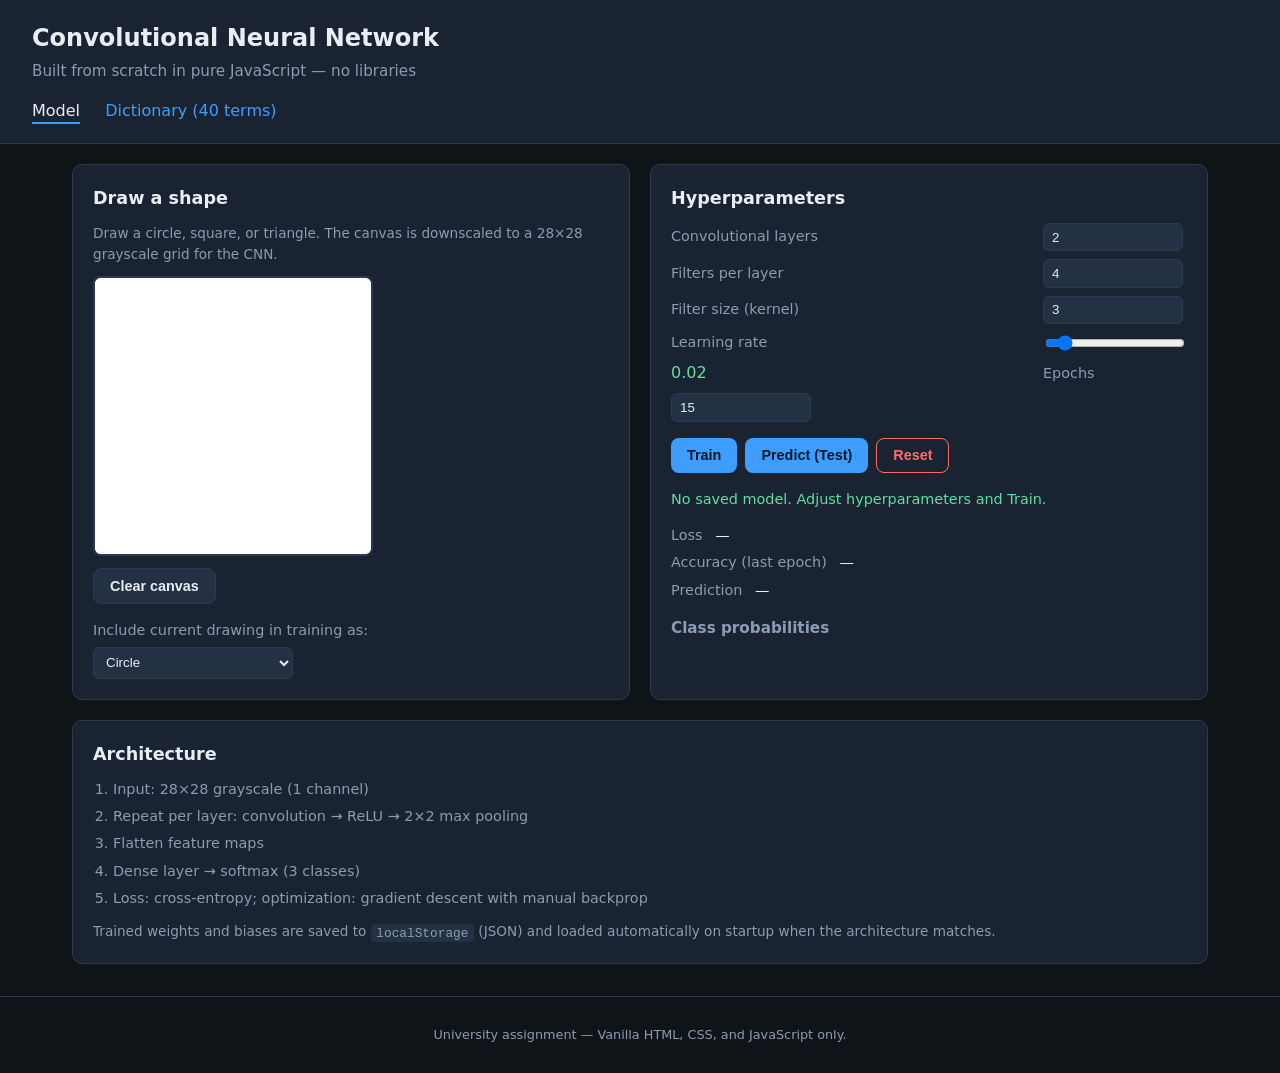
==== index.html @ 108cee75 "Initial commit for HW2-CNN Model" ====
<!DOCTYPE html>
<html lang="en">
<head>
  <meta charset="UTF-8">
  <meta name="viewport" content="width=device-width, initial-scale=1.0">
  <title>Vanilla JS CNN — Shape Classifier</title>
  <link rel="stylesheet" href="style.css">
</head>
<body>
  <header class="site-header">
    <h1>Convolutional Neural Network</h1>
    <p class="subtitle">Built from scratch in pure JavaScript — no libraries</p>
    <nav>
      <a href="index.html" class="active">Model</a>
      <a href="dictionary.html">Dictionary (40 terms)</a>
    </nav>
  </header>

  <main class="layout">
    <section class="panel draw-panel">
      <h2>Draw a shape</h2>
      <p class="hint">Draw a circle, square, or triangle. The canvas is downscaled to a 28×28 grayscale grid for the CNN.</p>
      <canvas id="drawCanvas" width="280" height="280" aria-label="Drawing canvas for shapes"></canvas>
      <div class="canvas-actions">
        <button type="button" id="btnClear" class="btn secondary">Clear canvas</button>
      </div>
      <label class="train-label" for="trainClass">Include current drawing in training as:</label>
      <select id="trainClass">
        <option value="0">Circle</option>
        <option value="1">Square</option>
        <option value="2">Triangle</option>
      </select>
    </section>

    <section class="panel controls-panel">
      <h2>Hyperparameters</h2>
      <div class="control-grid">
        <label for="numLayers">Convolutional layers</label>
        <input type="number" id="numLayers" min="1" max="3" value="2">

        <label for="numFilters">Filters per layer</label>
        <input type="number" id="numFilters" min="2" max="16" value="4">

        <label for="filterSize">Filter size (kernel)</label>
        <input type="number" id="filterSize" min="3" max="7" step="2" value="3">

        <label for="learningRate">Learning rate</label>
        <input type="range" id="learningRate" min="0.001" max="0.2" step="0.001" value="0.02">
        <output id="lrOut">0.02</output>

        <label for="epochs">Epochs</label>
        <input type="number" id="epochs" min="1" max="100" value="15">
      </div>

      <div class="btn-row">
        <button type="button" id="btnTrain" class="btn primary">Train</button>
        <button type="button" id="btnPredict" class="btn primary">Predict (Test)</button>
        <button type="button" id="btnReset" class="btn danger">Reset</button>
      </div>

      <p id="status" class="status">Ready.</p>

      <div class="metrics">
        <div><span class="metric-label">Loss</span> <span id="lossValue">—</span></div>
        <div><span class="metric-label">Accuracy (last epoch)</span> <span id="accValue">—</span></div>
        <div><span class="metric-label">Prediction</span> <span id="prediction">—</span></div>
      </div>

      <h3>Class probabilities</h3>
      <div id="probBars" class="prob-bars"></div>
    </section>

    <section class="panel info-panel">
      <h2>Architecture</h2>
      <ol class="arch-list">
        <li>Input: 28×28 grayscale (1 channel)</li>
        <li>Repeat per layer: convolution → ReLU → 2×2 max pooling</li>
        <li>Flatten feature maps</li>
        <li>Dense layer → softmax (3 classes)</li>
        <li>Loss: cross-entropy; optimization: gradient descent with manual backprop</li>
      </ol>
      <p class="storage-note">Trained weights and biases are saved to <code>localStorage</code> (JSON) and loaded automatically on startup when the architecture matches.</p>
    </section>
  </main>

  <footer>
    <p>University assignment — Vanilla HTML, CSS, and JavaScript only.</p>
  </footer>

  <script>
    document.getElementById('learningRate').addEventListener('input', function (e) {
      document.getElementById('lrOut').textContent = e.target.value;
    });
  </script>
  <script src="cnn.js"></script>
</body>
</html>
---- style.css ----
*,
*::before,
*::after {
  box-sizing: border-box;
}

:root {
  --bg: #0f1419;
  --surface: #1a2332;
  --surface2: #243044;
  --text: #e8eef4;
  --muted: #8b9cb3;
  --accent: #3d9eff;
  --accent2: #5ee0a0;
  --danger: #ff6b6b;
  --border: #2d3a4f;
  --radius: 10px;
  --font: 'Segoe UI', system-ui, sans-serif;
}

body {
  margin: 0;
  font-family: var(--font);
  background: var(--bg);
  color: var(--text);
  line-height: 1.5;
  min-height: 100vh;
}

.site-header {
  padding: 1.25rem 2rem;
  border-bottom: 1px solid var(--border);
  background: var(--surface);
}

.site-header h1 {
  margin: 0 0 0.25rem;
  font-size: 1.5rem;
  font-weight: 600;
}

.subtitle {
  margin: 0 0 1rem;
  color: var(--muted);
  font-size: 0.95rem;
}

nav a {
  color: var(--accent);
  text-decoration: none;
  margin-right: 1.25rem;
  font-weight: 500;
}

nav a.active {
  color: var(--text);
  border-bottom: 2px solid var(--accent);
  padding-bottom: 2px;
}

.layout {
  display: grid;
  grid-template-columns: 1fr 1fr;
  gap: 1.25rem;
  padding: 1.25rem 2rem 2rem;
  max-width: 1200px;
  margin: 0 auto;
}

@media (max-width: 900px) {
  .layout {
    grid-template-columns: 1fr;
  }
}

.panel {
  background: var(--surface);
  border: 1px solid var(--border);
  border-radius: var(--radius);
  padding: 1.25rem;
}

.panel h2 {
  margin: 0 0 0.75rem;
  font-size: 1.1rem;
}

.panel h3 {
  margin: 1rem 0 0.5rem;
  font-size: 0.95rem;
  color: var(--muted);
}

.hint {
  font-size: 0.85rem;
  color: var(--muted);
  margin: 0 0 0.75rem;
}

#drawCanvas {
  display: block;
  width: 100%;
  max-width: 280px;
  height: auto;
  border: 2px solid var(--border);
  border-radius: 8px;
  background: #fff;
  cursor: crosshair;
  touch-action: none;
}

.canvas-actions {
  margin-top: 0.75rem;
}

.train-label {
  display: block;
  margin-top: 1rem;
  font-size: 0.9rem;
  color: var(--muted);
}

#trainClass {
  margin-top: 0.35rem;
  width: 100%;
  max-width: 200px;
  padding: 0.4rem 0.5rem;
  background: var(--surface2);
  color: var(--text);
  border: 1px solid var(--border);
  border-radius: 6px;
}

.control-grid {
  display: grid;
  grid-template-columns: 1fr auto;
  gap: 0.5rem 1rem;
  align-items: center;
  margin-bottom: 1rem;
}

.control-grid label {
  font-size: 0.9rem;
  color: var(--muted);
}

.control-grid input[type='number'],
.control-grid input[type='range'] {
  width: 140px;
}

.control-grid input[type='number'] {
  padding: 0.35rem 0.5rem;
  background: var(--surface2);
  border: 1px solid var(--border);
  border-radius: 6px;
  color: var(--text);
}

.control-grid output {
  font-variant-numeric: tabular-nums;
  color: var(--accent2);
  min-width: 3rem;
}

.btn-row {
  display: flex;
  flex-wrap: wrap;
  gap: 0.5rem;
  margin-bottom: 1rem;
}

.btn {
  padding: 0.55rem 1rem;
  border: none;
  border-radius: 8px;
  font-weight: 600;
  cursor: pointer;
  font-size: 0.9rem;
}

.btn.primary {
  background: var(--accent);
  color: #0a1628;
}

.btn.secondary {
  background: var(--surface2);
  color: var(--text);
  border: 1px solid var(--border);
}

.btn.danger {
  background: transparent;
  color: var(--danger);
  border: 1px solid var(--danger);
}

.btn:disabled {
  opacity: 0.5;
  cursor: not-allowed;
}

.status {
  font-size: 0.9rem;
  color: var(--accent2);
  min-height: 1.4em;
}

.metrics {
  display: grid;
  gap: 0.35rem;
  font-size: 0.9rem;
  margin-bottom: 0.5rem;
}

.metric-label {
  color: var(--muted);
  margin-right: 0.5rem;
}

.prob-bars {
  display: flex;
  flex-direction: column;
  gap: 0.5rem;
}

.prob-row {
  display: grid;
  grid-template-columns: 72px 1fr 48px;
  align-items: center;
  gap: 0.5rem;
  font-size: 0.85rem;
}

.prob-bar-wrap {
  height: 10px;
  background: var(--surface2);
  border-radius: 4px;
  overflow: hidden;
}

.prob-bar {
  height: 100%;
  background: linear-gradient(90deg, var(--accent), var(--accent2));
  border-radius: 4px;
  transition: width 0.25s ease;
}

.prob-pct {
  text-align: right;
  font-variant-numeric: tabular-nums;
  color: var(--muted);
}

.info-panel {
  grid-column: 1 / -1;
}

.arch-list {
  margin: 0;
  padding-left: 1.25rem;
  color: var(--muted);
  font-size: 0.9rem;
}

.arch-list li {
  margin-bottom: 0.35rem;
}

.storage-note {
  font-size: 0.85rem;
  color: var(--muted);
  margin: 0.75rem 0 0;
}

.storage-note code {
  background: var(--surface2);
  padding: 0.1rem 0.35rem;
  border-radius: 4px;
  font-size: 0.8rem;
}

footer {
  text-align: center;
  padding: 1rem;
  color: var(--muted);
  font-size: 0.8rem;
  border-top: 1px solid var(--border);
}
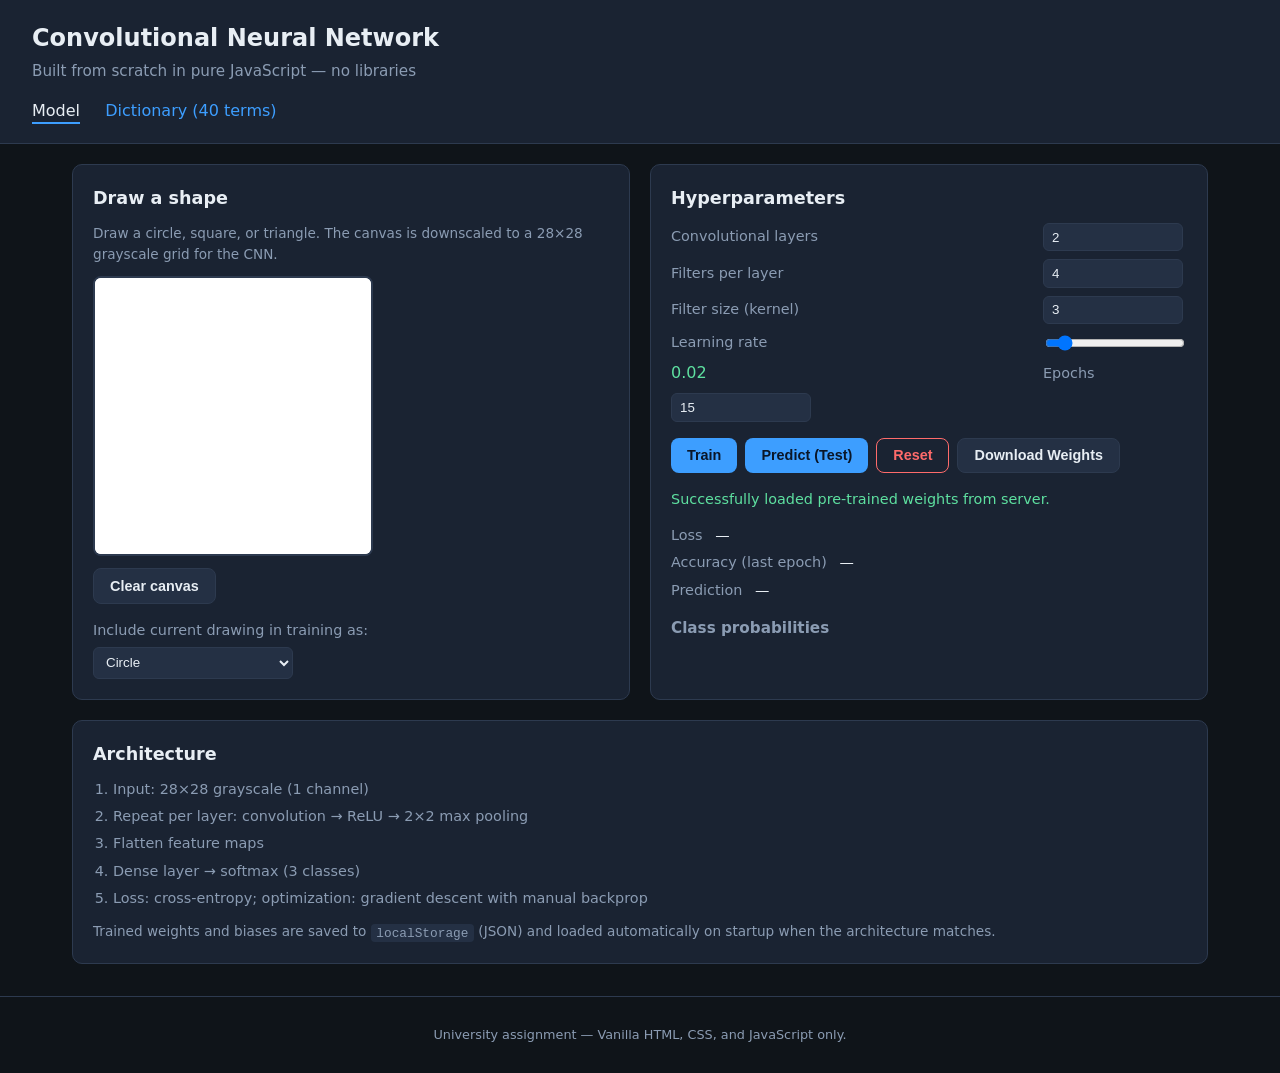
==== commit fc6ad789: "Added trained model weights and auto-load logic" ====
--- a/index.html
+++ b/index.html
@@ -56,6 +56,7 @@
         <button type="button" id="btnTrain" class="btn primary">Train</button>
         <button type="button" id="btnPredict" class="btn primary">Predict (Test)</button>
         <button type="button" id="btnReset" class="btn danger">Reset</button>
+        <button type="button" id="btnDownloadWeights" class="btn secondary">Download Weights</button>
       </div>
 
       <p id="status" class="status">Ready.</p>
